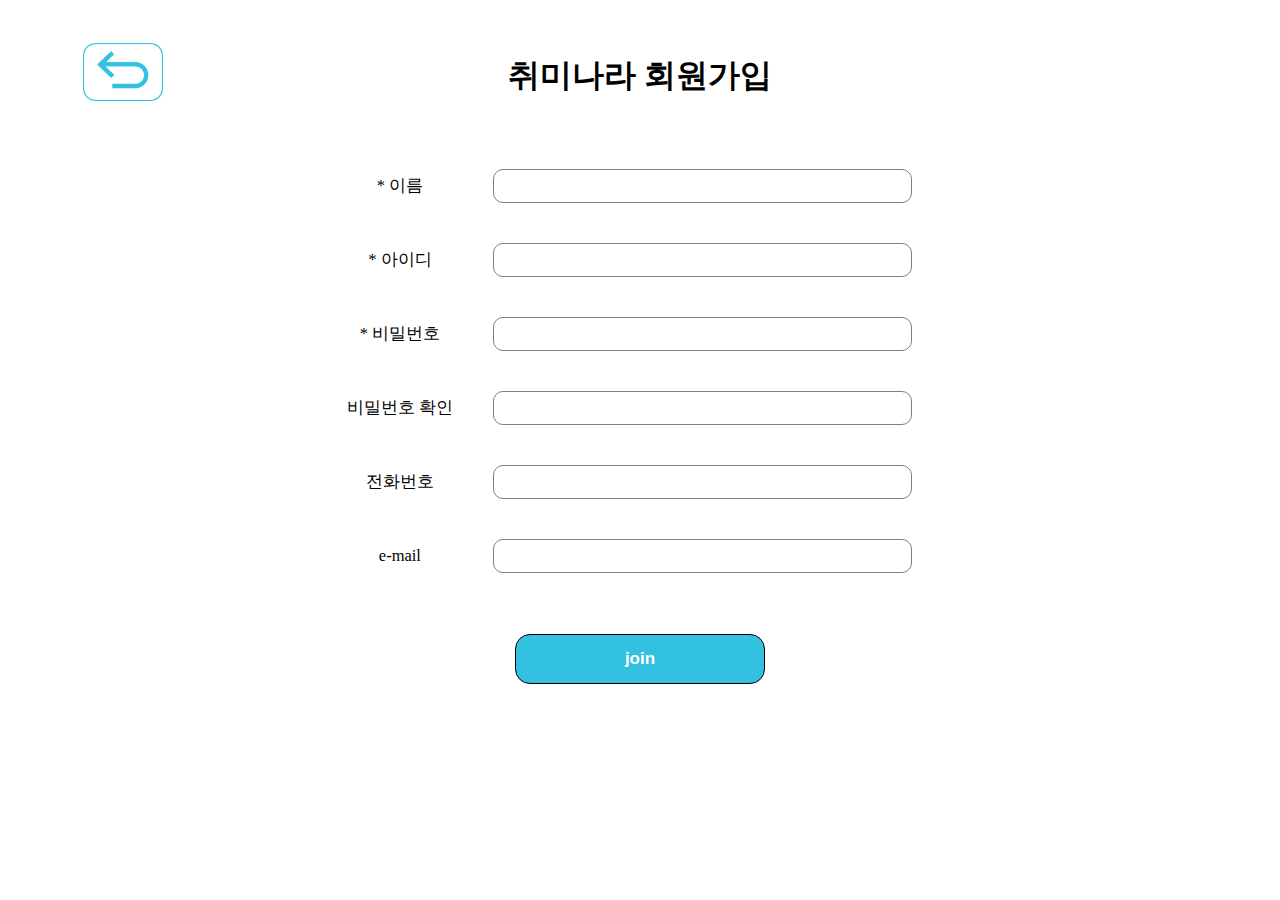
==== join.html @ 6beee5fb "회원가입 뒤로가기 추가" ====
<!DOCTYPE html>
<html lang="en">
<head>
    <meta charset="UTF-8">
    <meta http-equiv="X-UA-Compatible" content="IE=edge">
    <meta name="viewport" content="width=device-width, initial-scale=1.0">
    <title>Document</title>
</head>
<link rel="stylesheet" href="join.css">
<body>
    <a href="javascript: history.go(-1);"><div class="back"><img src="./img/back_icon2.png"></div></a>
    <div class="join">     
    <h1 class="title">취미나라 회원가입</h1>
    <form method="post" action="join.php">
        <table class="join_t">
            <tr><td class="join_td">* 이름</td><td class="join_td"><input type="text" name="uname"></td></tr>
            <tr><td class="join_td">* 아이디</td><td class="join_td"><input type="text" name="uid"></td></tr>
            <tr><td class="join_td">* 비밀번호</td><td class="join_td"><input type="password" name="upass"></td></tr>
            <tr><td class="join_td">비밀번호 확인</td><td class="join_td"><input type="password" name="ch_pass"></td></tr>
            <tr><td class="join_td">전화번호</td><td class="join_td"><input type="text" name="utel"></td></tr>
            <tr><td class="join_td">e-mail</td><td class="join_td"><input type="text" name="uaddress"></td></tr>
        </table>
        <button class="join_btn" type="submit">join</button>
    </form>
    </div>
</body>
</html>
---- join.css ----
body{
  padding: 25px;
}
.title{
  margin-bottom: 50px;
}
.join{
    text-align: center;
}
.join_t{
  text-align: center;
  width: 50%;
  margin: auto;
}

.join_td{
  height: 70px;
  font-size: 16.5px;
}

.join_td>input{
  border: 1px solid gray;
  border-radius: 10px;
  height: 30px;
  width: 400px;
  padding-left: 15px;
}

.join_btn{
  margin-top: 40px;
  background-color: #32C1E0;
  width: 250px;
  height: 50px;
  border: 0.1px solid black;
  border-radius: 15px;
  font-weight: 550;
  font-size: 17px;
  color: white;
}

.back{
  position: absolute;
  margin: 10px 0px 0px 50px;
  width: 80px;
  float: left;
}
.back>img:hover{
  content: url(./img/back_icon.png);
}
.back>img{
  width: 100%;
}
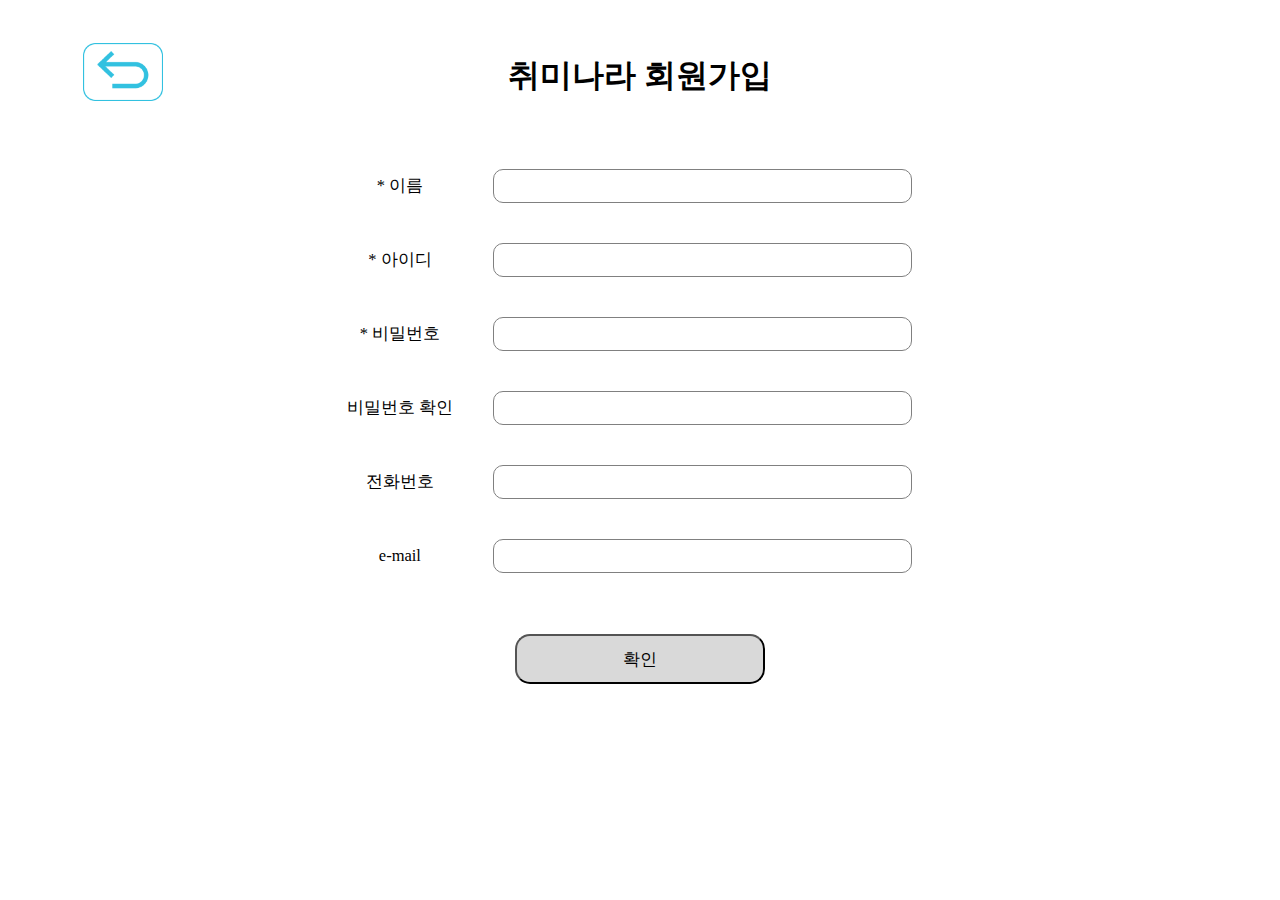
==== commit afcad703: "커밋" ====
--- a/join.html
+++ b/join.html
@@ -1,27 +1,47 @@
 <!DOCTYPE html>
 <html lang="en">
-<head>
-    <meta charset="UTF-8">
-    <meta http-equiv="X-UA-Compatible" content="IE=edge">
-    <meta name="viewport" content="width=device-width, initial-scale=1.0">
+  <head>
+    <meta charset="UTF-8" />
+    <meta http-equiv="X-UA-Compatible" content="IE=edge" />
+    <meta name="viewport" content="width=device-width, initial-scale=1.0" />
     <title>Document</title>
-</head>
-<link rel="stylesheet" href="join.css">
-<body>
-    <a href="javascript: history.go(-1);"><div class="back"><img src="./img/back_icon2.png"></div></a>
-    <div class="join">     
-    <h1 class="title">취미나라 회원가입</h1>
-    <form method="post" action="join.php">
+  </head>
+  <link rel="stylesheet" href="join.css" />
+  <body>
+    <a href="javascript: history.go(-1);"
+      ><div class="back"><img src="./img/back_icon2.png" /></div
+    ></a>
+    <div class="join">
+      <h1 class="title">취미나라 회원가입</h1>
+      <form method="post" action="join.php">
         <table class="join_t">
-            <tr><td class="join_td">* 이름</td><td class="join_td"><input type="text" name="uname"></td></tr>
-            <tr><td class="join_td">* 아이디</td><td class="join_td"><input type="text" name="uid"></td></tr>
-            <tr><td class="join_td">* 비밀번호</td><td class="join_td"><input type="password" name="upass"></td></tr>
-            <tr><td class="join_td">비밀번호 확인</td><td class="join_td"><input type="password" name="ch_pass"></td></tr>
-            <tr><td class="join_td">전화번호</td><td class="join_td"><input type="text" name="utel"></td></tr>
-            <tr><td class="join_td">e-mail</td><td class="join_td"><input type="text" name="uaddress"></td></tr>
+          <tr>
+            <td class="join_td">* 이름</td>
+            <td class="join_td"><input type="text" name="uname" /></td>
+          </tr>
+          <tr>
+            <td class="join_td">* 아이디</td>
+            <td class="join_td"><input type="text" name="uid" /></td>
+          </tr>
+          <tr>
+            <td class="join_td">* 비밀번호</td>
+            <td class="join_td"><input type="password" name="upass" /></td>
+          </tr>
+          <tr>
+            <td class="join_td">비밀번호 확인</td>
+            <td class="join_td"><input type="password" name="ch_pass" /></td>
+          </tr>
+          <tr>
+            <td class="join_td">전화번호</td>
+            <td class="join_td"><input type="text" name="utel" /></td>
+          </tr>
+          <tr>
+            <td class="join_td">e-mail</td>
+            <td class="join_td"><input type="text" name="uaddress" /></td>
+          </tr>
         </table>
-        <button class="join_btn" type="submit">join</button>
-    </form>
+        <button class="join_btn" type="submit">확인</button>
+      </form>
     </div>
-</body>
-</html>+  </body>
+</html>
--- a/join.css
+++ b/join.css
@@ -1,24 +1,24 @@
-body{
+body {
   padding: 25px;
 }
-.title{
+.title {
   margin-bottom: 50px;
 }
-.join{
-    text-align: center;
+.join {
+  text-align: center;
 }
-.join_t{
+.join_t {
   text-align: center;
   width: 50%;
   margin: auto;
 }
 
-.join_td{
+.join_td {
   height: 70px;
   font-size: 16.5px;
 }
 
-.join_td>input{
+.join_td > input {
   border: 1px solid gray;
   border-radius: 10px;
   height: 30px;
@@ -26,27 +26,26 @@
   padding-left: 15px;
 }
 
-.join_btn{
+.join_btn {
   margin-top: 40px;
-  background-color: #32C1E0;
+  background-color: #d9d9d9;
   width: 250px;
   height: 50px;
-  border: 0.1px solid black;
   border-radius: 15px;
   font-weight: 550;
   font-size: 17px;
-  color: white;
+  color: rgb(0, 0, 0);
 }
 
-.back{
+.back {
   position: absolute;
   margin: 10px 0px 0px 50px;
   width: 80px;
   float: left;
 }
-.back>img:hover{
+.back > img:hover {
   content: url(./img/back_icon.png);
 }
-.back>img{
+.back > img {
   width: 100%;
 }
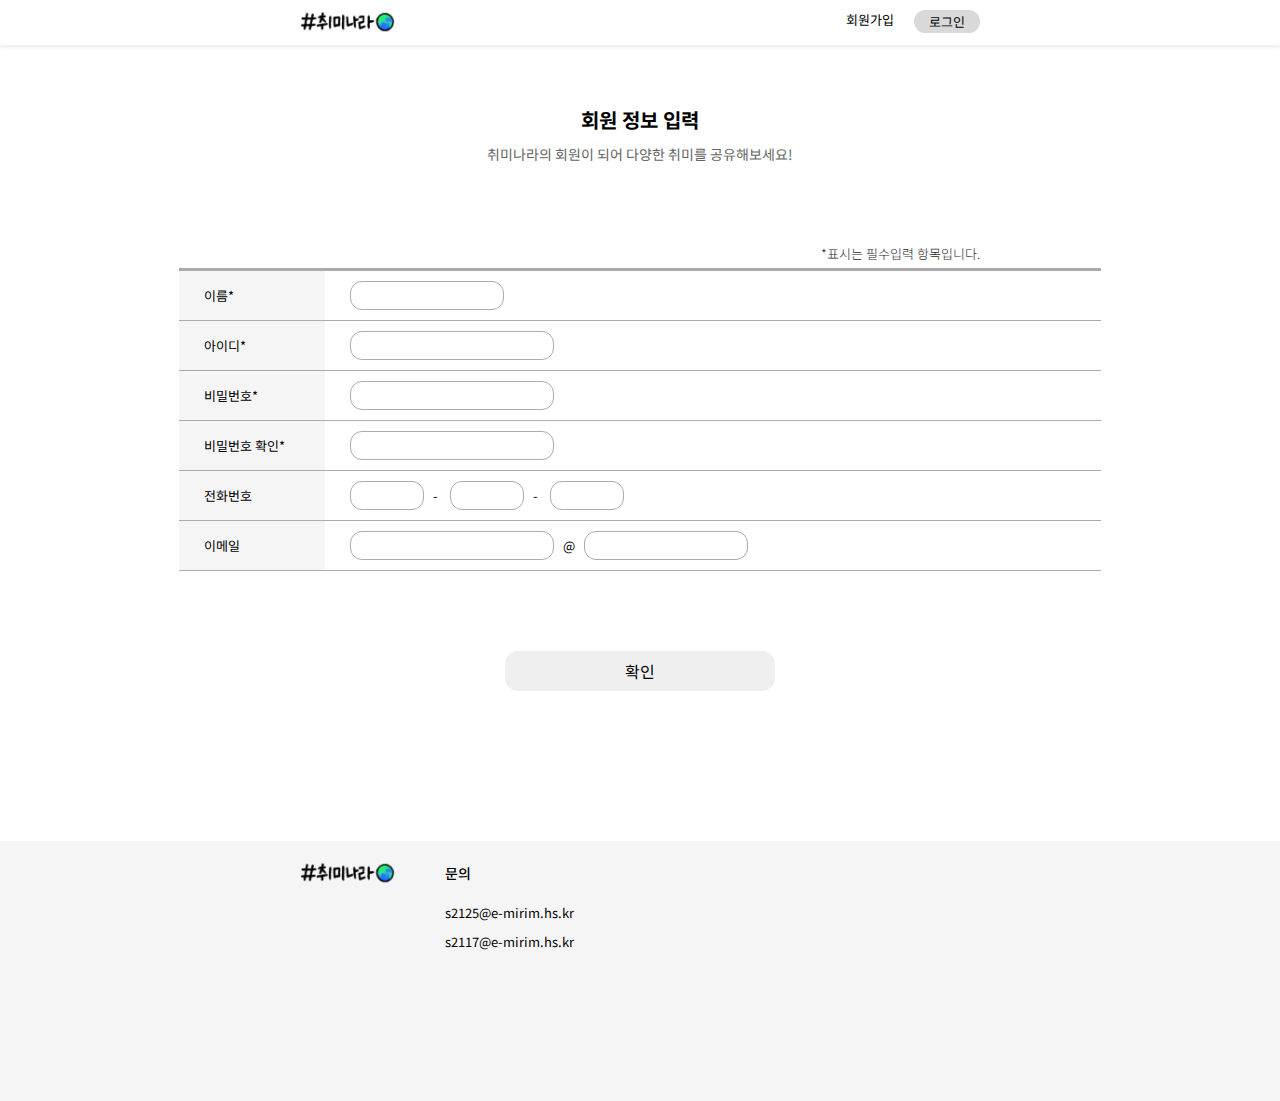
==== commit 01d99052: "join page chage" ====
--- a/join.html
+++ b/join.html
@@ -1,47 +1,66 @@
 <!DOCTYPE html>
 <html lang="en">
-  <head>
-    <meta charset="UTF-8" />
-    <meta http-equiv="X-UA-Compatible" content="IE=edge" />
-    <meta name="viewport" content="width=device-width, initial-scale=1.0" />
+<head>
+    <meta charset="UTF-8">
+    <meta http-equiv="X-UA-Compatible" content="IE=edge">
+    <meta name="viewport" content="width=device-width, initial-scale=1.0">
     <title>Document</title>
-  </head>
-  <link rel="stylesheet" href="join.css" />
-  <body>
-    <a href="javascript: history.go(-1);"
-      ><div class="back"><img src="./img/back_icon2.png" /></div
-    ></a>
-    <div class="join">
-      <h1 class="title">취미나라 회원가입</h1>
-      <form method="post" action="join.php">
-        <table class="join_t">
-          <tr>
-            <td class="join_td">* 이름</td>
-            <td class="join_td"><input type="text" name="uname" /></td>
-          </tr>
-          <tr>
-            <td class="join_td">* 아이디</td>
-            <td class="join_td"><input type="text" name="uid" /></td>
-          </tr>
-          <tr>
-            <td class="join_td">* 비밀번호</td>
-            <td class="join_td"><input type="password" name="upass" /></td>
-          </tr>
-          <tr>
-            <td class="join_td">비밀번호 확인</td>
-            <td class="join_td"><input type="password" name="ch_pass" /></td>
-          </tr>
-          <tr>
-            <td class="join_td">전화번호</td>
-            <td class="join_td"><input type="text" name="utel" /></td>
-          </tr>
-          <tr>
-            <td class="join_td">e-mail</td>
-            <td class="join_td"><input type="text" name="uaddress" /></td>
-          </tr>
-        </table>
-        <button class="join_btn" type="submit">확인</button>
-      </form>
-    </div>
-  </body>
-</html>
+    <style>
+        @import url('https://fonts.googleapis.com/css2?family=Noto+Sans+KR:wght@300;400;500;700&display=swap');
+        @import url(./join.css);
+        @import url(./join.js);
+      </style>
+    
+</head>
+<body>
+    <header>
+        <img src="./img/logo.png">
+        <a href="./loginpage.html" id="login_btn">로그인</a>
+        <a href="./join.html">회원가입</a>
+    </header>
+    <div class="title">회원 정보 입력</div>
+    <div class="s_title">취미나라의 회원이 되어 다양한 취미를 공유해보세요!</div>
+    <div class="guide">*표시는 필수입력 항목입니다.</div><br>
+    <form action="./join.php" method="post">
+      <table>
+        <tr>
+          <th>이름*</th>
+          <td><input type="text" name="uname" id="uname"></td>
+        </tr>
+        <tr>
+          <th>아이디*</th>
+          <td><input type="text" name="uid" id="uid"></td>
+        </tr>
+        <tr>
+          <th>비밀번호*</th>
+          <td><input type="password" name="upass" id="upass"></td>
+        </tr>
+        <tr>
+          <th>비밀번호 확인*</th>
+          <td><input type="password" name="ch_pass" id="ch_pass"></td>
+        </tr>
+        <tr>
+          <th>전화번호</th>
+          <td><input type="tel" name="utel" class="utel" maxlength="3">&nbsp;&nbsp; - &nbsp;&nbsp;
+            <input type="tel" name="utel2" class="utel" maxlength="4">&nbsp;&nbsp; - &nbsp;&nbsp;
+            <input type="tel" name="utel3" class="utel" maxlength="4"></td>
+        </tr>
+        <tr>
+          <th>이메일</th>
+          <td><input type="text" name="uaddress" class="uaddress">&nbsp;&nbsp; @ &nbsp;&nbsp;<input type="text" name="uaddress2" id="uaddress2"></td>
+        </tr>
+      </table>
+      <button class="join_btn">확인</button>
+    </form>
+    <footer>
+        <div>
+            <img src="./img/logo.png">
+        </div>
+        <div>
+            <div class="f_m_title">문의</div>
+            <div class="f_content">s2125@e-mirim.hs.kr</div>
+            <div class="f_content">s2117@e-mirim.hs.kr</div>
+        </div>
+    </footer>
+</body>
+</html>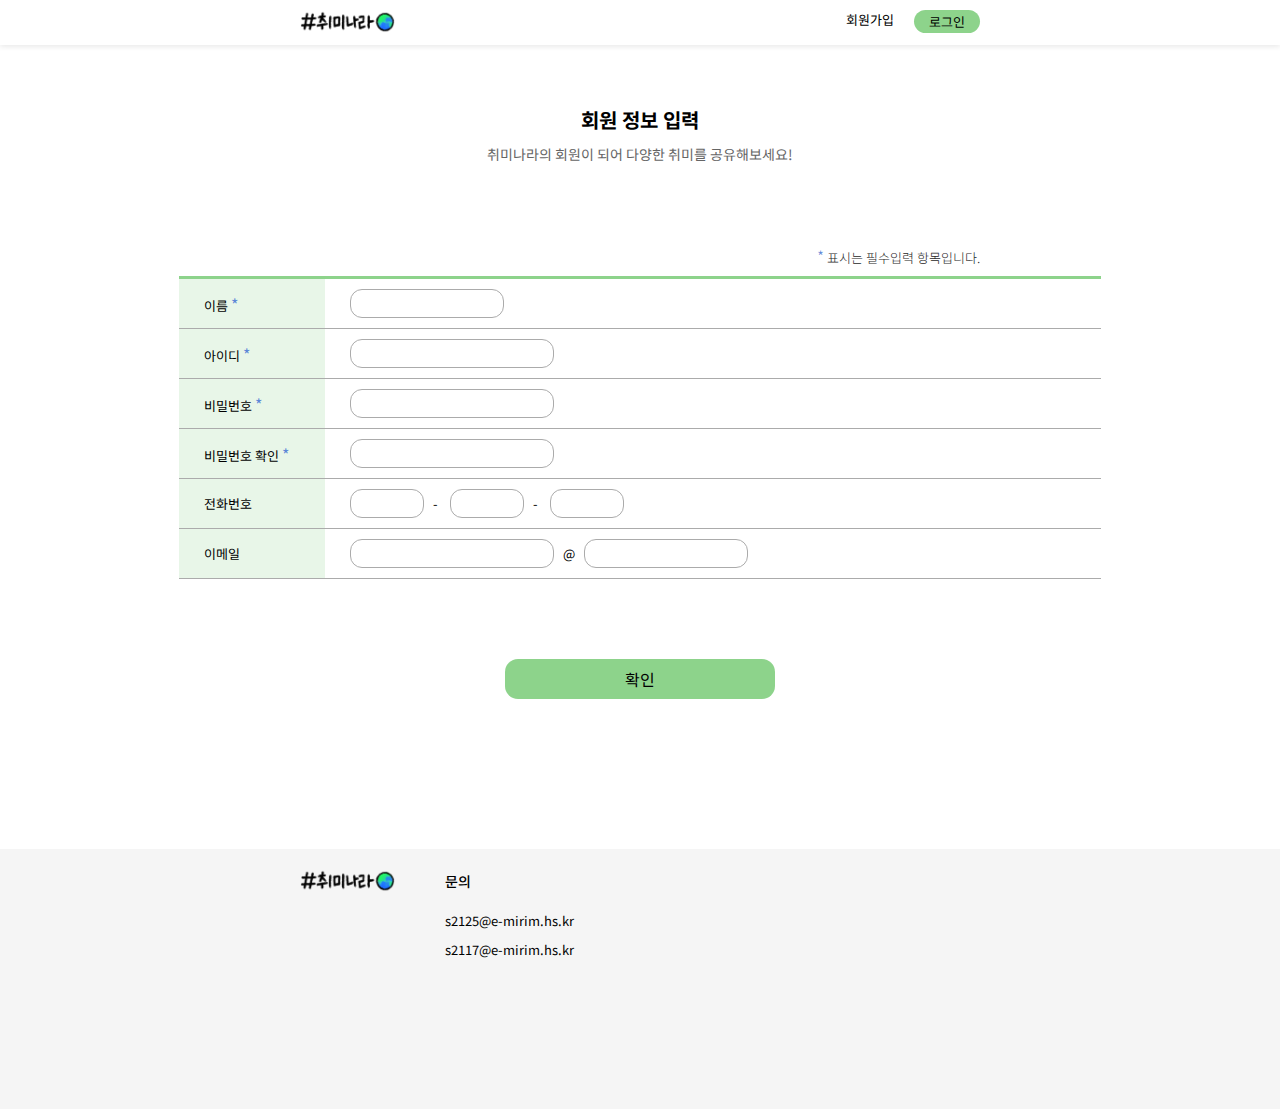
==== commit cccdd791: "index css 수정" ====
--- a/join.html
+++ b/join.html
@@ -14,29 +14,29 @@
 </head>
 <body>
     <header>
-        <img src="./img/logo.png">
-        <a href="./loginpage.html" id="login_btn">로그인</a>
-        <a href="./join.html">회원가입</a>
+        <a href="./index.php" id="logo"><img src="./img/logo.png"></a>
+        <a href="./loginpage.html" id="login_btn" class="link_btn">로그인</a>
+        <a href="./join.html" class="link_btn">회원가입</a>
     </header>
     <div class="title">회원 정보 입력</div>
     <div class="s_title">취미나라의 회원이 되어 다양한 취미를 공유해보세요!</div>
-    <div class="guide">*표시는 필수입력 항목입니다.</div><br>
+    <div class="guide"><span class="star_mark">*</span> 표시는 필수입력 항목입니다.</div><br>
     <form action="./join.php" method="post">
       <table>
         <tr>
-          <th>이름*</th>
+          <th>이름 <span class="star_mark">*</span></th>
           <td><input type="text" name="uname" id="uname"></td>
         </tr>
         <tr>
-          <th>아이디*</th>
+          <th>아이디 <span class="star_mark">*</span></th>
           <td><input type="text" name="uid" id="uid"></td>
         </tr>
         <tr>
-          <th>비밀번호*</th>
+          <th>비밀번호 <span class="star_mark">*</span></th>
           <td><input type="password" name="upass" id="upass"></td>
         </tr>
         <tr>
-          <th>비밀번호 확인*</th>
+          <th>비밀번호 확인 <span class="star_mark">*</span></th>
           <td><input type="password" name="ch_pass" id="ch_pass"></td>
         </tr>
         <tr>
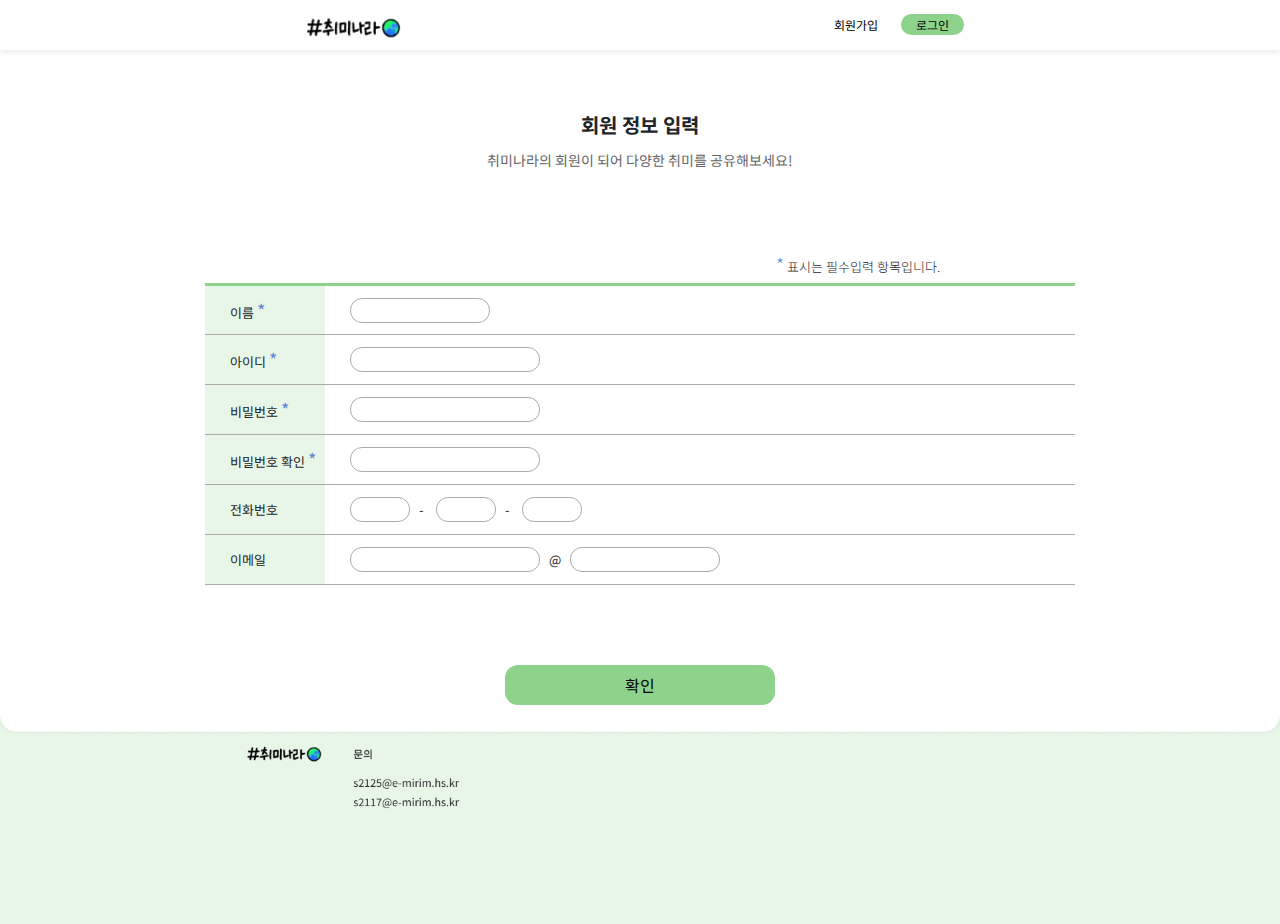
==== commit 05aac4a1: "헤더 푸터 동일하게" ====
--- a/join.html
+++ b/join.html
@@ -4,7 +4,15 @@
     <meta charset="UTF-8">
     <meta http-equiv="X-UA-Compatible" content="IE=edge">
     <meta name="viewport" content="width=device-width, initial-scale=1.0">
-    <title>Document</title>
+    <link rel="stylesheet" href="https://cdn.jsdelivr.net/npm/bootstrap@4.6.2/dist/css/bootstrap.min.css">
+    <link rel="apple-touch-icon" sizes="180x180" href="img/earth_logo.jpg" />
+    <link rel="icon" type="image/png" href="img/earth_logo.jpg" sizes="192x192" />
+    <meta name="mobile-web-app-capable" content="yes">
+    <meta name="apple-mobile-web-app-capable" content="yes">
+    <script src="https://cdn.jsdelivr.net/npm/jquery@3.6.4/dist/jquery.slim.min.js"></script>
+    <script src="https://cdn.jsdelivr.net/npm/popper.js@1.16.1/dist/umd/popper.min.js"></script>
+    <script src="https://cdn.jsdelivr.net/npm/bootstrap@4.6.2/dist/js/bootstrap.bundle.min.js"></script>
+    <title>#취미나라</title>
     <style>
         @import url('https://fonts.googleapis.com/css2?family=Noto+Sans+KR:wght@300;400;500;700&display=swap');
         @import url(./join.css);
@@ -13,14 +21,16 @@
     
 </head>
 <body>
-    <header>
-        <a href="./index.php" id="logo"><img src="./img/logo.png"></a>
-        <a href="./loginpage.html" id="login_btn" class="link_btn">로그인</a>
-        <a href="./join.html" class="link_btn">회원가입</a>
-    </header>
+  <header>
+      <a href="./chagepage.php?page=0" class="logo"><img src="./img/logo.png" class="m-3 logo_img"></a>
+      <div class='p-3 link_btn'>
+        <a href='./join.html' id='join_btn'>회원가입</a>
+        <a href='./loginpage.html' id='login_btn'>로그인</a>
+      </div>
+  </header>
     <div class="title">회원 정보 입력</div>
     <div class="s_title">취미나라의 회원이 되어 다양한 취미를 공유해보세요!</div>
-    <div class="guide"><span class="star_mark">*</span> 표시는 필수입력 항목입니다.</div><br>
+    <div class="guide"><span class="star_mark">*</span><span class="guid_cont"> 표시는 필수입력 항목입니다.</span></div><br>
     <form action="./join.php" method="post">
       <table>
         <tr>
@@ -52,15 +62,9 @@
       </table>
       <button class="join_btn">확인</button>
     </form>
-    <footer>
-        <div>
-            <img src="./img/logo.png">
-        </div>
-        <div>
-            <div class="f_m_title">문의</div>
-            <div class="f_content">s2125@e-mirim.hs.kr</div>
-            <div class="f_content">s2117@e-mirim.hs.kr</div>
-        </div>
-    </footer>
+
+    <div id="footer">
+      <img src="./img/footer_img.png" id="footer_img"></img>
+    </div>
 </body>
 </html>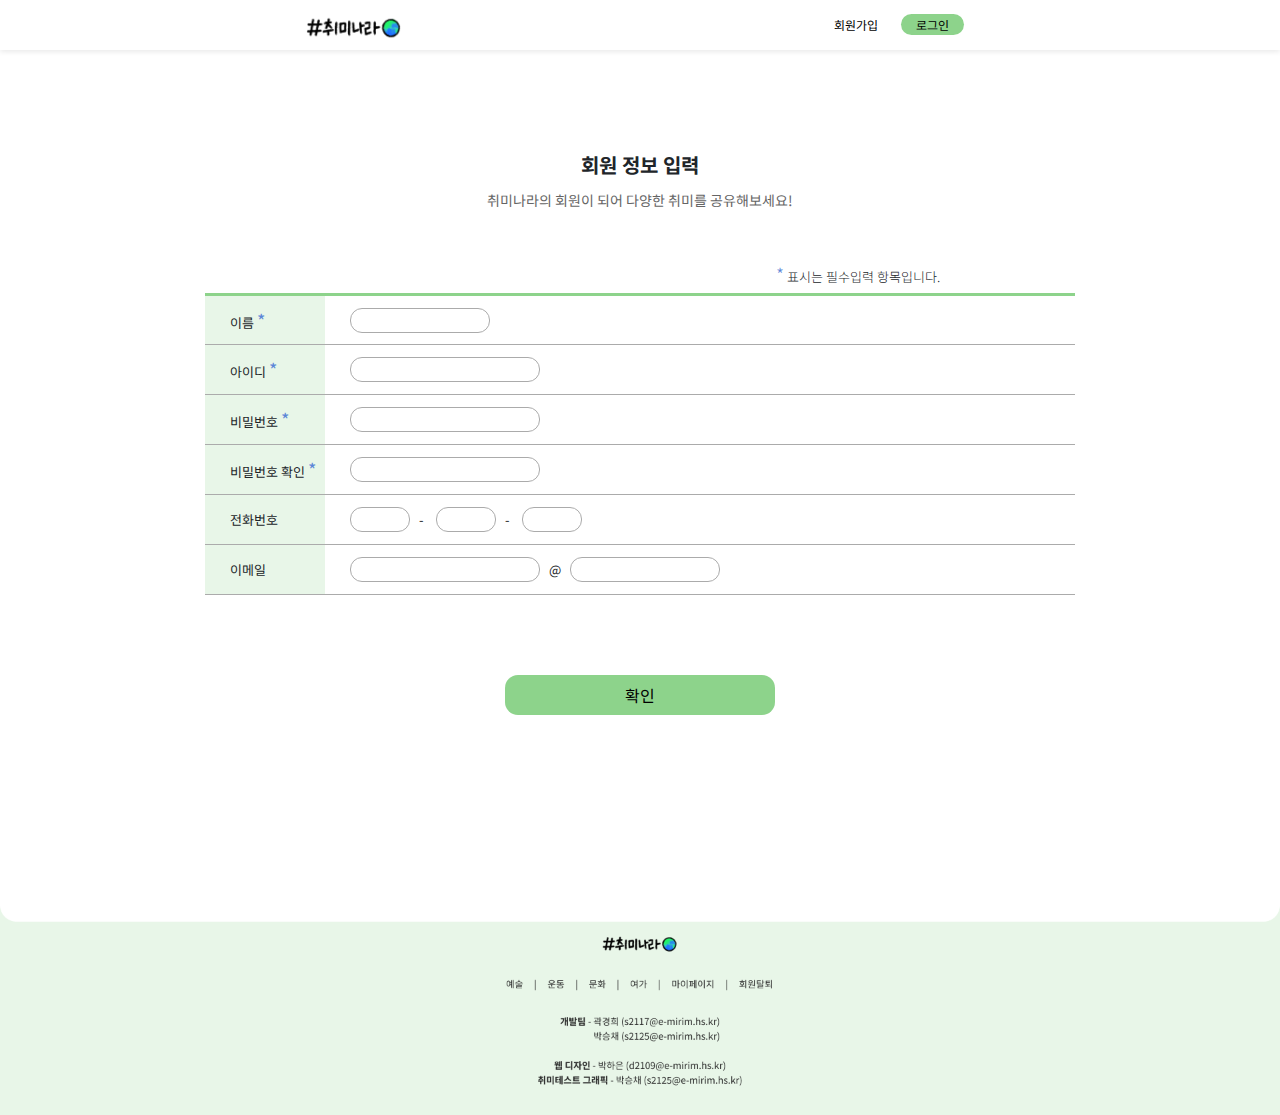
==== commit 0e2f539e: "footer 변경" ====
--- a/join.html
+++ b/join.html
@@ -5,8 +5,8 @@
     <meta http-equiv="X-UA-Compatible" content="IE=edge">
     <meta name="viewport" content="width=device-width, initial-scale=1.0">
     <link rel="stylesheet" href="https://cdn.jsdelivr.net/npm/bootstrap@4.6.2/dist/css/bootstrap.min.css">
-    <link rel="apple-touch-icon" sizes="180x180" href="img/earth_logo.jpg" />
-    <link rel="icon" type="image/png" href="img/earth_logo.jpg" sizes="192x192" />
+		<link rel="apple-touch-icon" sizes="180x180" href="img/earth_logo.png" />
+		<link rel="icon" type="image/png" href="img/earth_logo.png" sizes="197x197"/>
     <meta name="mobile-web-app-capable" content="yes">
     <meta name="apple-mobile-web-app-capable" content="yes">
     <script src="https://cdn.jsdelivr.net/npm/jquery@3.6.4/dist/jquery.slim.min.js"></script>
@@ -64,7 +64,7 @@
     </form>
 
     <div id="footer">
-      <img src="./img/footer_img.png" id="footer_img"></img>
+      <img src="./img/footer_img2.png" id="footer_img"></img>
     </div>
 </body>
 </html>